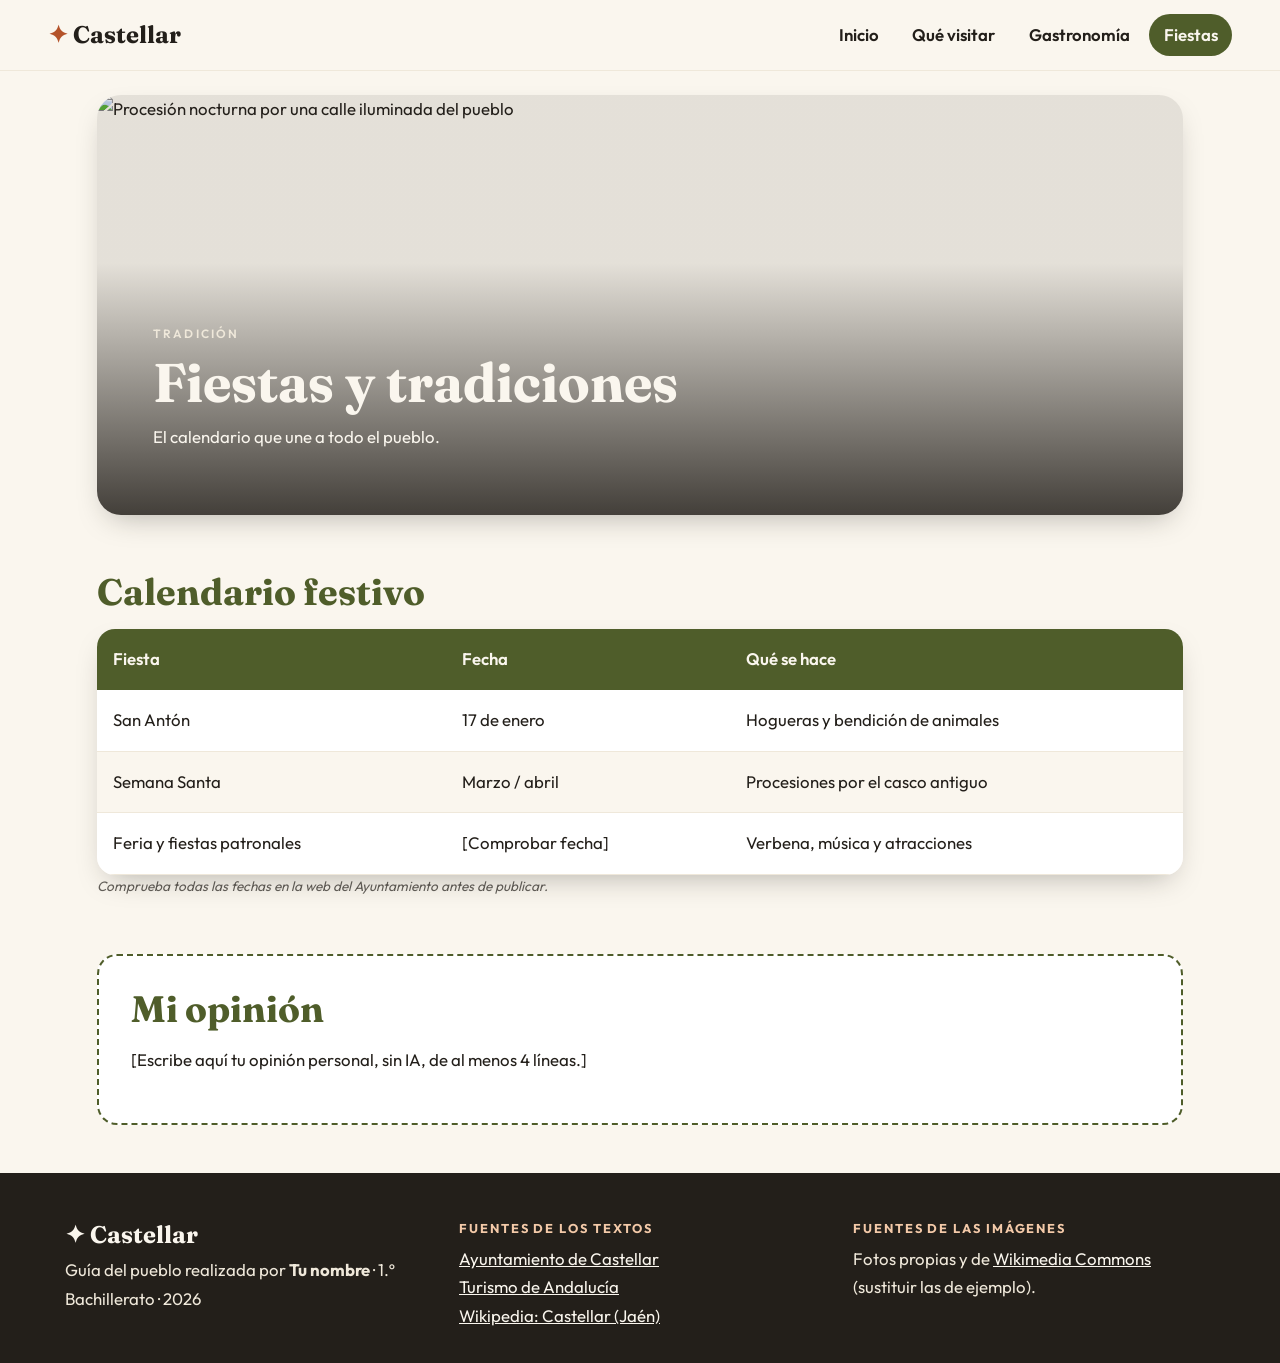
==== fiestas.html @ b223e736 "Add files via upload" ====
<!DOCTYPE html>
<html lang="es">
<head>
  <meta charset="UTF-8">
  <meta name="viewport" content="width=device-width, initial-scale=1">
  <meta name="description" content="Fiestas y tradiciones de Castellar con sus fechas.">
  <title>Fiestas · Guía de Castellar</title>
  <link rel="preconnect" href="https://fonts.googleapis.com">
  <link rel="preconnect" href="https://fonts.gstatic.com" crossorigin>
  <link href="https://fonts.googleapis.com/css2?family=Fraunces:opsz,wght@9..144,400;9..144,700&family=Outfit:wght@300;400;600&display=swap" rel="stylesheet">
  <link rel="stylesheet" href="style.css">
</head>
<body>
  <header class="cabecera">
    <a href="index.html" class="logo"><span class="logo-icono">✦</span> Castellar</a>
    <nav aria-label="Menú principal">
      <ul>
        <li><a href="index.html">Inicio</a></li>
        <li><a href="visitar.html">Qué visitar</a></li>
        <li><a href="gastronomia.html">Gastronomía</a></li>
        <li><a href="fiestas.html" class="activo" aria-current="page">Fiestas</a></li>
      </ul>
    </nav>
  </header>
  <main>
    <section class="cabecera-pagina">
      <img src="img/fiestas.jpg" alt="Procesión nocturna por una calle iluminada del pueblo">
      <div class="cabecera-texto">
        <p class="etiqueta">Tradición</p>
        <h1>Fiestas y tradiciones</h1>
        <p>El calendario que une a todo el pueblo.</p>
      </div>
    </section>
    <section class="bloque">
      <h2>Calendario festivo</h2>
      <div class="tabla-envoltorio">
      <table>
        <thead><tr><th>Fiesta</th><th>Fecha</th><th>Qué se hace</th></tr></thead>
        <tbody>
          <tr><td>San Antón</td><td>17 de enero</td><td>Hogueras y bendición de animales</td></tr>
          <tr><td>Semana Santa</td><td>Marzo / abril</td><td>Procesiones por el casco antiguo</td></tr>
          <tr><td>Feria y fiestas patronales</td><td>[Comprobar fecha]</td><td>Verbena, música y atracciones</td></tr>
        </tbody>
      </table>
      </div>
      <p class="nota">Comprueba todas las fechas en la web del Ayuntamiento antes de publicar.</p>
    </section>
    <section class="opinion">
      <h2>Mi opinión</h2>
      <p>[Escribe aquí tu opinión personal, sin IA, de al menos 4 líneas.]</p>
    </section>
  </main>
  <footer class="pie">
    <div class="pie-grid">
      <div>
        <p class="logo">✦ Castellar</p>
        <p>Guía del pueblo realizada por <strong>Tu nombre</strong> · 1.º Bachillerato · 2026</p>
      </div>
      <div>
        <h3>Fuentes de los textos</h3>
        <ul>
          <li><a href="https://www.castellar.es" target="_blank" rel="noopener">Ayuntamiento de Castellar</a></li>
          <li><a href="https://www.andalucia.org" target="_blank" rel="noopener">Turismo de Andalucía</a></li>
          <li><a href="https://es.wikipedia.org/wiki/Castellar_(Jaén)" target="_blank" rel="noopener">Wikipedia: Castellar (Jaén)</a></li>
        </ul>
      </div>
      <div>
        <h3>Fuentes de las imágenes</h3>
        <p>Fotos propias y de <a href="https://commons.wikimedia.org" target="_blank" rel="noopener">Wikimedia Commons</a> (sustituir las de ejemplo).</p>
      </div>
    </div>
  </footer>
</body>
</html>
---- style.css ----
/* ===== Guía de Castellar =====
   Paleta: cal #faf6ee · olivo #4f5d2a · terracota #b4532a · tinta #231f1a
   Letras: Fraunces (títulos) · Outfit (texto) */
:root{
  --cal:#faf6ee; --olivo:#4f5d2a; --terracota:#b4532a; --tinta:#231f1a;
  --suave:#efe8da; --sombra:0 12px 30px -12px rgba(35,31,26,.35);
  --titulos:"Fraunces",Georgia,serif; --texto:"Outfit",system-ui,sans-serif;
}
*{box-sizing:border-box;margin:0;padding:0}
html{scroll-behavior:smooth}
body{font-family:var(--texto);background:var(--cal);color:var(--tinta);line-height:1.7;font-size:1.05rem}
a{color:var(--terracota)}
img{display:block;width:100%;height:auto}
h1,h2,h3,.logo{font-family:var(--titulos);line-height:1.15}
h2{font-size:clamp(1.6rem,3vw,2.3rem);color:var(--olivo);margin-bottom:1rem}
h3{font-size:1.25rem;margin-bottom:.3rem}
p{margin-bottom:1rem}

/* Cabecera */
.cabecera{position:sticky;top:0;z-index:10;display:flex;flex-wrap:wrap;justify-content:space-between;align-items:center;gap:1rem;
  padding:.9rem clamp(1rem,4vw,3rem);background:rgba(250,246,238,.92);backdrop-filter:blur(8px);border-bottom:1px solid var(--suave)}
.logo{font-size:1.5rem;font-weight:700;color:var(--tinta);text-decoration:none}
.logo-icono{color:var(--terracota)}
nav ul{list-style:none;display:flex;flex-wrap:wrap;gap:.3rem}
nav a{display:block;padding:.4rem .9rem;border-radius:999px;text-decoration:none;color:var(--tinta);font-weight:600;transition:.25s}
nav a:hover{background:var(--suave)}
nav a.activo{background:var(--olivo);color:var(--cal)}

main{max-width:1150px;margin:0 auto;padding:0 clamp(1rem,4vw,2rem) 3rem}
.etiqueta{text-transform:uppercase;letter-spacing:.18em;font-size:.75rem;font-weight:600;color:var(--terracota);margin-bottom:.5rem}
.nota{font-size:.85rem;opacity:.7;font-style:italic}

/* Hero */
.hero,.cabecera-pagina{position:relative;margin:1.5rem 0 2.5rem;border-radius:24px;overflow:hidden;box-shadow:var(--sombra)}
.hero img{height:min(80vh,640px);object-fit:cover;animation:zoom 14s ease-out both}
.cabecera-pagina img{height:min(55vh,420px);object-fit:cover}
.hero::after,.cabecera-pagina::after{content:"";position:absolute;inset:0;background:linear-gradient(to top,rgba(35,31,26,.85),rgba(35,31,26,.1) 60%)}
.hero-texto,.cabecera-texto{position:absolute;z-index:1;left:clamp(1.2rem,5vw,3.5rem);right:1.2rem;bottom:clamp(1.2rem,5vw,3rem);color:var(--cal);max-width:640px;animation:subir .9s ease-out both}
.hero-texto .etiqueta,.cabecera-texto .etiqueta{color:var(--suave)}
.hero h1{font-size:clamp(2.2rem,6vw,4.2rem);margin-bottom:1rem}
.hero h1 em{color:#f3c9a8;font-weight:400}
.cabecera-texto h1{font-size:clamp(2rem,5vw,3.4rem);margin-bottom:.5rem}
.boton{display:inline-block;margin-top:.5rem;padding:.8rem 1.6rem;border-radius:999px;background:var(--terracota);color:var(--cal);text-decoration:none;font-weight:600;transition:.25s}
.boton:hover{transform:translateY(-3px);box-shadow:var(--sombra)}

/* Cifras */
.cifras{display:grid;grid-template-columns:repeat(auto-fit,minmax(150px,1fr));gap:1rem;margin-bottom:.5rem}
.cifras div{background:var(--olivo);color:var(--cal);border-radius:18px;padding:1.4rem;text-align:center}
.cifras strong{display:block;font-family:var(--titulos);font-size:2rem}
.cifras span{font-size:.9rem;opacity:.85}

/* Bloques */
.bloque{margin:3.5rem 0}
.dos-columnas{display:grid;grid-template-columns:1.4fr 1fr;gap:2.5rem;align-items:start}
.dato{background:var(--suave);border-left:5px solid var(--terracota);border-radius:0 18px 18px 0;padding:1.6rem}
.lista-check{list-style:none}
.lista-check li{position:relative;padding-left:2rem;margin-bottom:.6rem}
.lista-check li::before{content:"✦";position:absolute;left:0;color:var(--terracota)}

/* Tarjetas */
.tarjetas{display:grid;grid-template-columns:repeat(auto-fit,minmax(250px,1fr));gap:1.5rem}
.tarjeta{background:#fff;border-radius:20px;overflow:hidden;text-decoration:none;color:var(--tinta);box-shadow:var(--sombra);transition:.3s}
.tarjeta img{height:200px;object-fit:cover;transition:.5s}
.tarjeta div{padding:1.2rem 1.4rem}
.tarjeta:hover{transform:translateY(-6px)}
.tarjeta:hover img{transform:scale(1.06)}

/* Ruta numerada */
.ruta{list-style:none;counter-reset:paso;display:grid;gap:1rem}
.ruta li{counter-increment:paso;position:relative;background:#fff;border-radius:18px;padding:1.4rem 1.4rem 1.4rem 5rem;box-shadow:var(--sombra)}
.ruta li::before{content:counter(paso);position:absolute;left:1.3rem;top:1.3rem;width:2.6rem;height:2.6rem;border-radius:50%;
  background:var(--terracota);color:var(--cal);display:grid;place-items:center;font-family:var(--titulos);font-weight:700}
.ruta p{margin:0}

/* Tablas */
.tabla-envoltorio{overflow-x:auto;border-radius:18px;box-shadow:var(--sombra)}
table{width:100%;border-collapse:collapse;background:#fff;min-width:520px}
th{background:var(--olivo);color:var(--cal);text-align:left;padding:1rem;font-weight:600}
td{padding:1rem;border-bottom:1px solid var(--suave)}
tbody tr:nth-child(even){background:var(--cal)}
tbody tr:hover{background:var(--suave)}

/* Opinión */
.opinion{margin-top:3rem;padding:2rem;border-radius:20px;border:2px dashed var(--olivo);background:#fff}

/* Pie */
.pie{background:var(--tinta);color:var(--suave);padding:3rem clamp(1rem,4vw,3rem) 2rem}
.pie-grid{max-width:1150px;margin:0 auto;display:grid;grid-template-columns:repeat(auto-fit,minmax(220px,1fr));gap:2rem}
.pie .logo{color:var(--cal);margin-bottom:.5rem}
.pie h3{font-family:var(--texto);font-size:.8rem;text-transform:uppercase;letter-spacing:.15em;color:#f3c9a8;margin-bottom:.6rem}
.pie ul{list-style:none}
.pie a{color:var(--cal)}

@keyframes zoom{from{transform:scale(1.12)}to{transform:scale(1)}}
@keyframes subir{from{opacity:0;transform:translateY(30px)}to{opacity:1;transform:none}}

/* Móvil */
@media (max-width:760px){
  .dos-columnas{grid-template-columns:1fr}
  .cabecera{justify-content:center}
  nav ul{justify-content:center}
  .hero img{height:75vh}
  .ruta li{padding-left:4.2rem}
}
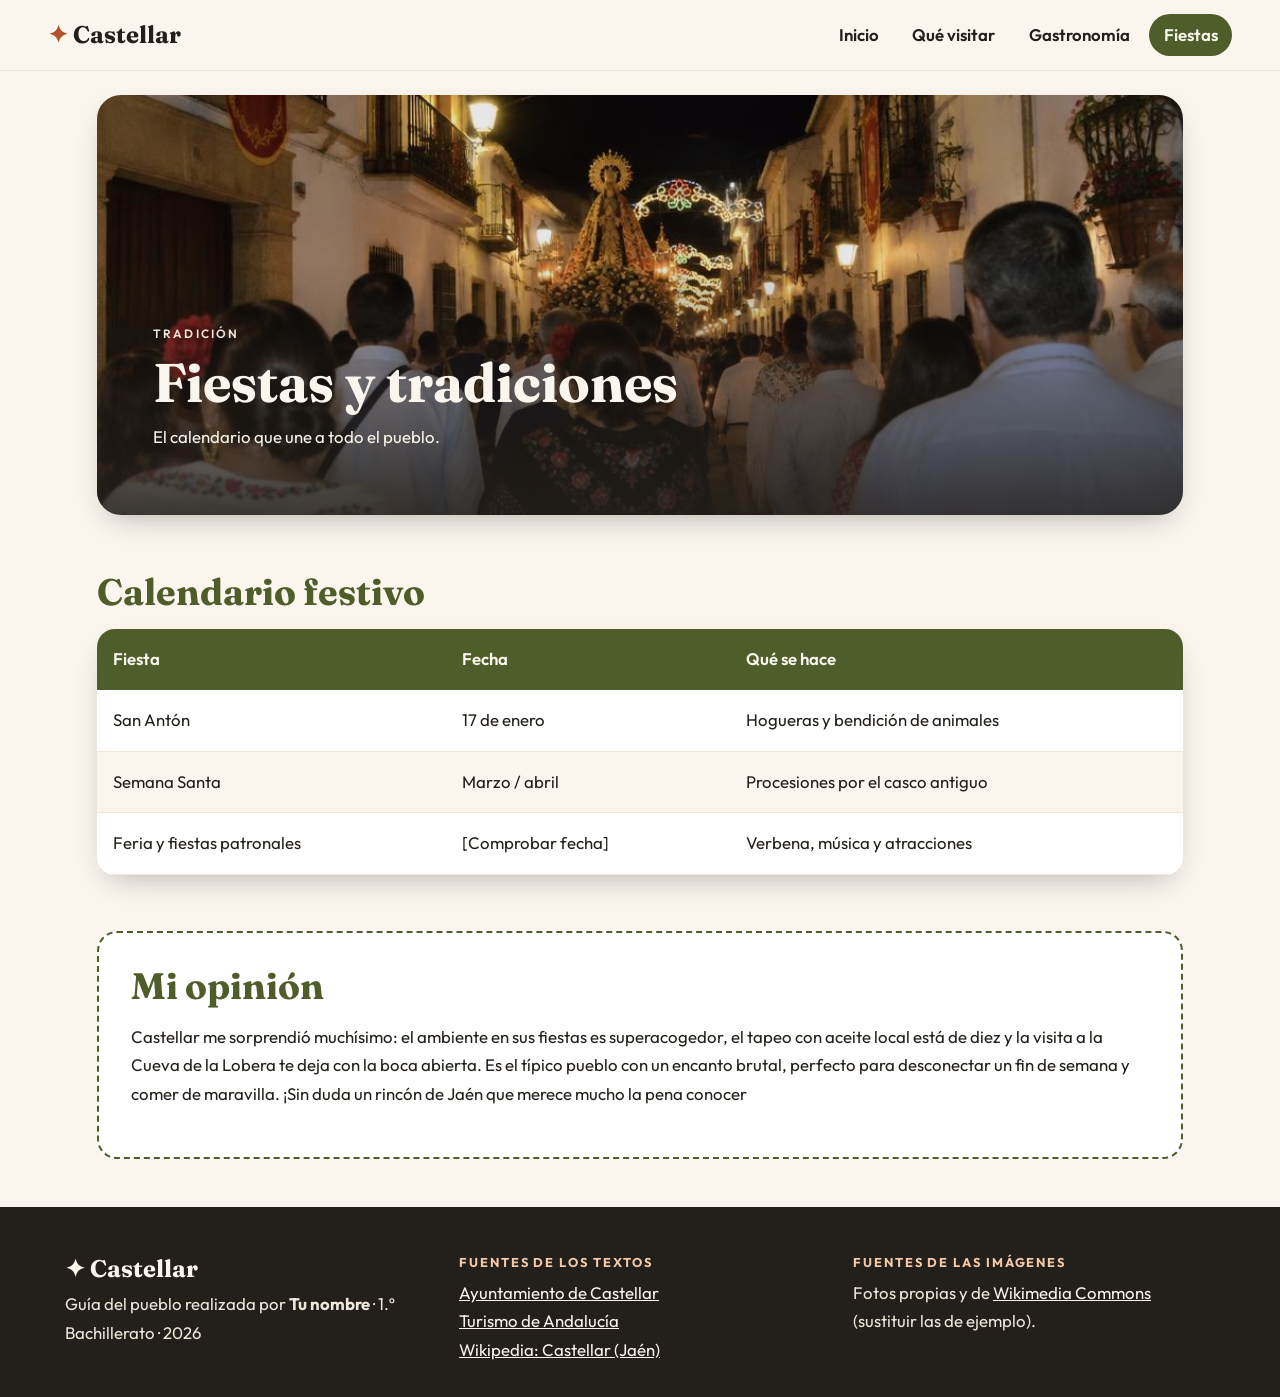
==== commit 8be8d0af: "Update fiestas.html" ====
--- a/fiestas.html
+++ b/fiestas.html
@@ -43,11 +43,10 @@
         </tbody>
       </table>
       </div>
-      <p class="nota">Comprueba todas las fechas en la web del Ayuntamiento antes de publicar.</p>
     </section>
     <section class="opinion">
       <h2>Mi opinión</h2>
-      <p>[Escribe aquí tu opinión personal, sin IA, de al menos 4 líneas.]</p>
+      <p>Castellar me sorprendió muchísimo: el ambiente en sus fiestas es superacogedor, el tapeo con aceite local está de diez y la visita a la Cueva de la Lobera te deja con la boca abierta. Es el típico pueblo con un encanto brutal, perfecto para desconectar un fin de semana y comer de maravilla. ¡Sin duda un rincón de Jaén que merece mucho la pena conocer</p>
     </section>
   </main>
   <footer class="pie">
